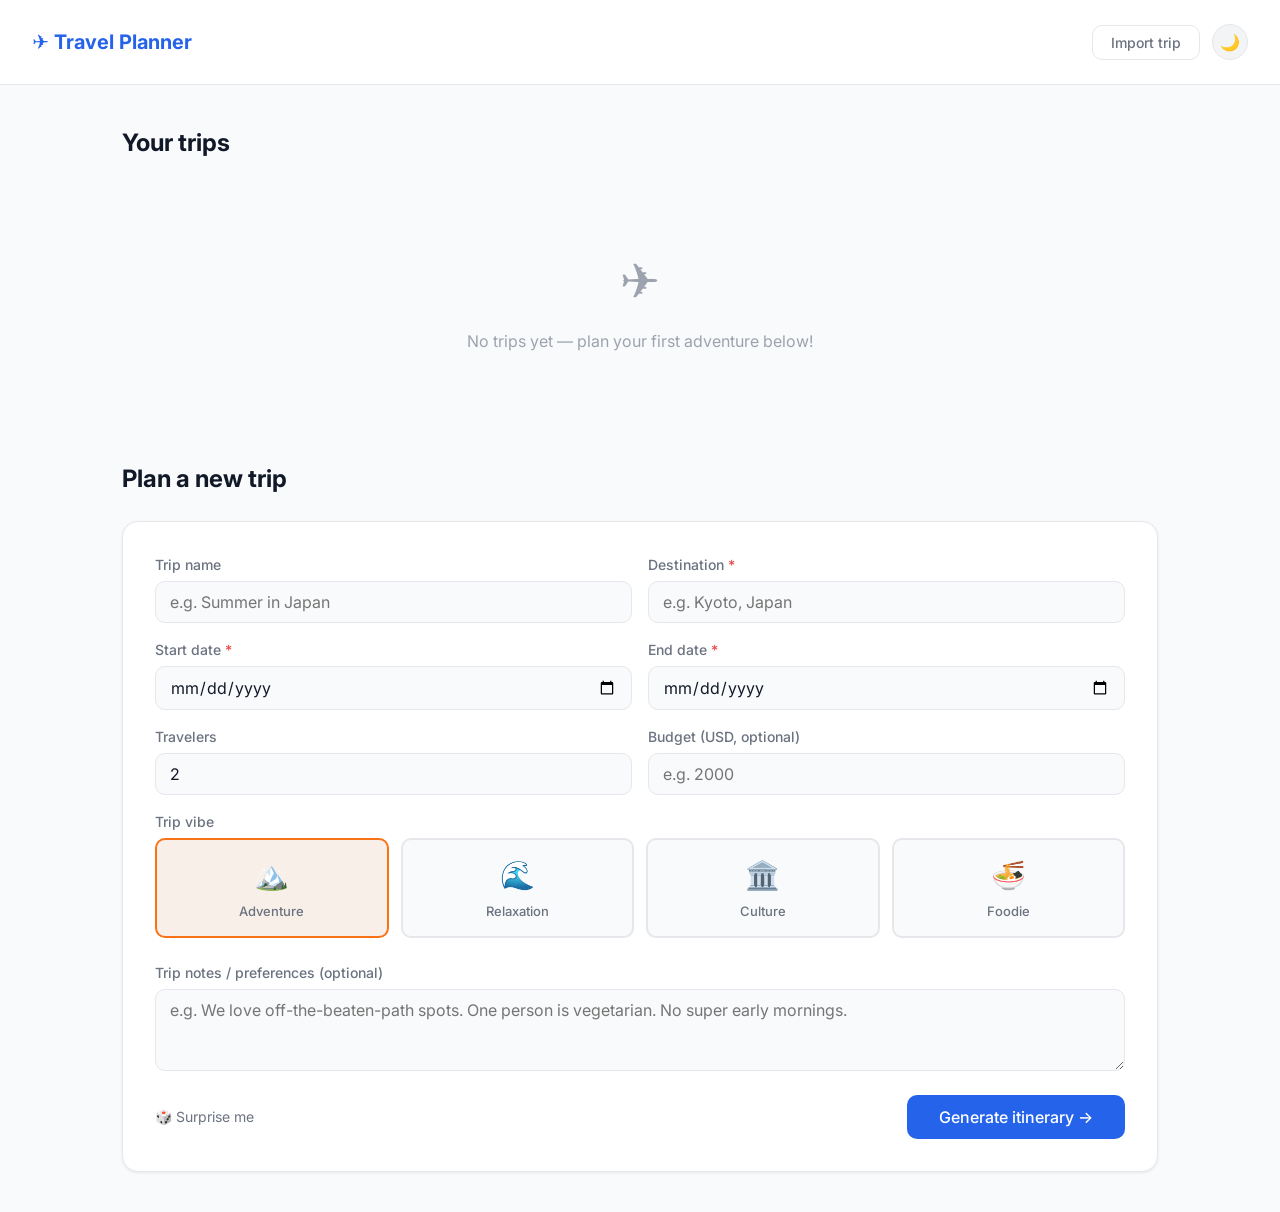
==== itinerary.html @ f25a7335 "Initial commit — Travel Itinerary App" ====
<!DOCTYPE html>
<html lang="en">
<head>
  <meta charset="UTF-8">
  <meta name="viewport" content="width=device-width, initial-scale=1.0">
  <title>Itinerary — Travel Planner</title>
  <!-- Replace with your Google Maps API key -->
  <meta name="google-maps-key" content="YOUR_GOOGLE_MAPS_API_KEY">
  <link rel="preconnect" href="https://fonts.googleapis.com">
  <link rel="stylesheet" href="https://fonts.googleapis.com/css2?family=Inter:wght@400;500;600;700&display=swap">
  <link rel="stylesheet" href="css/base.css">
  <link rel="stylesheet" href="css/itinerary.css">
  <link rel="stylesheet" href="css/print.css">
</head>
<body>

<!-- Print-only header (hidden on screen) -->
<div class="print-header"></div>

<div class="itinerary-page">

  <!-- ── Header ──────────────────────────────── -->
  <header class="itinerary-header">
    <a href="index.html" class="back-btn">← Trips</a>
    <h1 class="trip-title">Loading…</h1>
    <div class="trip-meta-pills"></div>
    <div class="header-actions">
      <span class="gen-status" style="font-size:.8rem;color:var(--text-muted)"></span>
      <select id="currency-select" class="btn btn-ghost" style="padding:6px 10px">
        <option value="USD">USD $</option>
        <option value="EUR">EUR €</option>
        <option value="GBP">GBP £</option>
        <option value="JPY">JPY ¥</option>
        <option value="AUD">AUD A$</option>
        <option value="CAD">CAD C$</option>
        <option value="CHF">CHF Fr</option>
        <option value="INR">INR ₹</option>
      </select>
      <button id="btn-regenerate" class="btn btn-ghost" title="Regenerate itinerary">↺ Regen</button>
      <button id="btn-share" class="btn btn-ghost" title="Share trip">🔗 Share</button>
      <button id="btn-export" class="btn btn-ghost" title="Export as JSON">⬇ Export</button>
      <button id="btn-print" class="btn btn-ghost" title="Print / Save as PDF">🖨 Print</button>
      <button id="theme-toggle" aria-label="Toggle dark mode">🌙</button>
    </div>
  </header>

  <!-- ── Main (map + day columns) ────────────── -->
  <main class="itinerary-main">
    <!-- Map -->
    <div id="map">
      <div class="map-placeholder">
        <span style="font-size:2rem">🗺️</span>
        <p>Map loading…</p>
      </div>
    </div>

    <!-- Day columns -->
    <div id="day-columns">
      <!-- Rendered by main.js -->
    </div>
  </main>

  <!-- ── Right sidebar: packing list ─────────── -->
  <aside id="packing-panel">
    <div class="panel-header">
      <h3>🎒 Packing List</h3>
      <button class="panel-toggle" id="packing-export-btn" title="Export packing list">⬇ PDF</button>
    </div>
    <div class="packing-categories">
      <div style="padding:24px;text-align:center;color:var(--text-muted);font-size:.875rem">
        Packing list generates after itinerary loads…
      </div>
    </div>
  </aside>

  <!-- ── Bottom: budget tracker ───────────────── -->
  <section id="budget-panel" class="collapsed">
    <div class="budget-header">
      <h3>💰 Budget</h3>
      <input type="number" id="trip-budget-input" placeholder="Set total budget ($)" min="0"
        style="padding:4px 8px;border:1px solid var(--border);border-radius:6px;background:var(--bg);color:var(--text-primary);width:180px;font-size:.8125rem">
      <div class="budget-total-display">$0 estimated</div>
      <span style="margin-left:auto;font-size:.75rem;color:var(--text-muted)">▲ click to expand</span>
    </div>
    <div class="budget-body">
      <div class="budget-chart-wrap">
        <canvas id="budget-chart" width="120" height="120"></canvas>
      </div>
      <div class="budget-breakdown">
        <!-- Rendered by budget.js -->
      </div>
    </div>
  </section>

</div>

<!-- ── API key modal ────────────────────────── -->
<div class="modal-overlay" id="api-key-modal" role="dialog" aria-modal="true" aria-labelledby="api-key-title">
  <div class="modal">
    <h2 id="api-key-title">Enter your Anthropic API key</h2>
    <p>Your key is stored only for this browser session and never sent anywhere except Anthropic's API.</p>
    <div class="form-group">
      <label for="api-key-input">API Key</label>
      <input type="password" id="api-key-input" placeholder="sk-ant-…" autocomplete="off">
    </div>
    <button class="btn btn-primary" id="api-key-confirm" style="width:100%">Continue</button>
  </div>
</div>

<!-- ── Share modal ──────────────────────────── -->
<div class="modal-overlay" id="share-modal" role="dialog" aria-modal="true">
  <div class="modal">
    <h2>Share this trip</h2>
    <p style="color:var(--text-secondary);font-size:.875rem;margin-bottom:16px">Anyone with this link can view your itinerary.</p>
    <div class="form-group">
      <label>Shareable link</label>
      <div style="display:flex;gap:8px">
        <input type="text" id="share-url-input" readonly style="flex:1">
        <button id="share-url-copy" class="btn btn-ghost">Copy</button>
      </div>
    </div>
    <div id="qr-container" style="margin:16px auto;width:fit-content"></div>
    <button id="share-modal-close" class="btn btn-ghost" style="width:100%;margin-top:8px">Close</button>
  </div>
</div>

<script type="module" src="js/main.js"></script>
</body>
</html>
---- css/base.css ----
*, *::before, *::after { box-sizing: border-box; margin: 0; padding: 0; }

:root {
  /* Vibe accent colors */
  --color-adventure: #f97316;
  --color-relaxation: #14b8a6;
  --color-culture: #a855f7;
  --color-foodie: #ef4444;

  /* Category colors */
  --color-food: #f59e0b;
  --color-culture-cat: #8b5cf6;
  --color-adventure-cat: #f97316;
  --color-leisure: #10b981;
  --color-transport: #6b7280;

  /* Neutral palette */
  --bg: #f9fafb;
  --bg-card: #ffffff;
  --bg-sidebar: #f3f4f6;
  --border: #e5e7eb;
  --text-primary: #111827;
  --text-secondary: #6b7280;
  --text-muted: #9ca3af;

  /* Accent */
  --accent: #2563eb;
  --accent-hover: #1d4ed8;

  /* Typography */
  --font: 'Inter', system-ui, -apple-system, sans-serif;
  --font-mono: 'JetBrains Mono', 'Fira Code', monospace;

  /* Spacing */
  --radius: 10px;
  --radius-lg: 16px;
  --shadow-sm: 0 1px 3px rgba(0,0,0,.08);
  --shadow-md: 0 4px 12px rgba(0,0,0,.1);
  --shadow-lg: 0 8px 24px rgba(0,0,0,.12);

  /* Active vibe (set dynamically by JS) */
  --vibe-color: var(--accent);
}

[data-theme="dark"] {
  --bg: #0f172a;
  --bg-card: #1e293b;
  --bg-sidebar: #1e293b;
  --border: #334155;
  --text-primary: #f1f5f9;
  --text-secondary: #94a3b8;
  --text-muted: #64748b;
  --accent: #3b82f6;
  --accent-hover: #60a5fa;
}

html { font-size: 16px; }

body {
  font-family: var(--font);
  background: var(--bg);
  color: var(--text-primary);
  line-height: 1.5;
  min-height: 100vh;
  transition: background 0.2s, color 0.2s;
}

a { color: inherit; text-decoration: none; }

button {
  cursor: pointer;
  font-family: inherit;
  border: none;
  background: none;
}

input, select, textarea {
  font-family: inherit;
  font-size: 1rem;
}

/* Utility classes */
.sr-only {
  position: absolute; width: 1px; height: 1px;
  padding: 0; margin: -1px; overflow: hidden;
  clip: rect(0,0,0,0); white-space: nowrap; border: 0;
}

.btn {
  display: inline-flex;
  align-items: center;
  gap: 6px;
  padding: 8px 18px;
  border-radius: var(--radius);
  font-size: 0.875rem;
  font-weight: 500;
  transition: background 0.15s, opacity 0.15s;
}

.btn-primary {
  background: var(--accent);
  color: #fff;
}
.btn-primary:hover { background: var(--accent-hover); }

.btn-ghost {
  background: transparent;
  color: var(--text-secondary);
  border: 1px solid var(--border);
}
.btn-ghost:hover { background: var(--bg-sidebar); }

/* Modal overlay */
.modal-overlay {
  position: fixed; inset: 0;
  background: rgba(0,0,0,0.5);
  display: flex; align-items: center; justify-content: center;
  z-index: 1000;
  opacity: 0; pointer-events: none;
  transition: opacity 0.2s;
}
.modal-overlay.open { opacity: 1; pointer-events: all; }

.modal {
  background: var(--bg-card);
  border-radius: var(--radius-lg);
  padding: 32px;
  width: min(480px, 90vw);
  box-shadow: var(--shadow-lg);
  transform: translateY(12px);
  transition: transform 0.2s;
}
.modal-overlay.open .modal { transform: translateY(0); }

/* API key modal */
#api-key-modal .modal h2 { margin-bottom: 8px; }
#api-key-modal .modal p { color: var(--text-secondary); font-size: 0.875rem; margin-bottom: 20px; }

.form-group { display: flex; flex-direction: column; gap: 6px; margin-bottom: 16px; }
.form-group label { font-size: 0.875rem; font-weight: 500; color: var(--text-secondary); }
.form-group input,
.form-group select,
.form-group textarea {
  padding: 10px 14px;
  border: 1px solid var(--border);
  border-radius: var(--radius);
  background: var(--bg);
  color: var(--text-primary);
  outline: none;
  transition: border-color 0.15s;
}
.form-group input:focus,
.form-group select:focus,
.form-group textarea:focus { border-color: var(--accent); }

/* Dark mode toggle */
#theme-toggle {
  width: 36px; height: 36px;
  border-radius: 50%;
  display: flex; align-items: center; justify-content: center;
  background: var(--bg-sidebar);
  border: 1px solid var(--border);
  font-size: 1rem;
  transition: background 0.15s;
}
#theme-toggle:hover { background: var(--border); }

/* Skeleton loader animation */
@keyframes shimmer {
  0% { background-position: -400px 0; }
  100% { background-position: 400px 0; }
}
.skeleton {
  background: linear-gradient(90deg, var(--border) 25%, var(--bg-sidebar) 50%, var(--border) 75%);
  background-size: 400px 100%;
  animation: shimmer 1.4s infinite;
  border-radius: 6px;
}
---- css/itinerary.css ----
/* ── Itinerary page layout ────────────────────────────── */

.itinerary-page {
  display: grid;
  grid-template-rows: auto 1fr auto;
  grid-template-columns: 1fr 320px;
  grid-template-areas:
    "header  header"
    "main    sidebar"
    "budget  budget";
  height: 100vh;
  overflow: hidden;
}

/* ── Header ───────────────────────────────────────────── */

.itinerary-header {
  grid-area: header;
  display: flex;
  align-items: center;
  gap: 16px;
  padding: 14px 24px;
  border-bottom: 1px solid var(--border);
  background: var(--bg-card);
  z-index: 10;
}

.itinerary-header .back-btn {
  color: var(--text-secondary);
  font-size: 0.875rem;
  display: flex; align-items: center; gap: 4px;
}
.itinerary-header .back-btn:hover { color: var(--text-primary); }

.trip-title {
  font-size: 1rem;
  font-weight: 600;
  flex: 1;
}

.trip-meta-pills {
  display: flex;
  gap: 8px;
  flex-wrap: wrap;
}

.pill {
  display: inline-flex;
  align-items: center;
  gap: 4px;
  padding: 3px 10px;
  border-radius: 999px;
  font-size: 0.75rem;
  background: var(--bg-sidebar);
  border: 1px solid var(--border);
  color: var(--text-secondary);
}

.header-actions { display: flex; gap: 8px; }

/* ── Main content (day columns + map) ────────────────── */

.itinerary-main {
  grid-area: main;
  display: flex;
  flex-direction: column;
  overflow: hidden;
}

/* Map */
#map {
  height: 220px;
  flex-shrink: 0;
  background: var(--bg-sidebar);
  border-bottom: 1px solid var(--border);
  position: relative;
}

#map .map-placeholder {
  position: absolute; inset: 0;
  display: flex; flex-direction: column;
  align-items: center; justify-content: center;
  gap: 8px;
  color: var(--text-muted);
  font-size: 0.875rem;
}

/* Day columns scroll container */
#day-columns {
  display: flex;
  gap: 0;
  overflow-x: auto;
  flex: 1;
  scroll-snap-type: x mandatory;
  -webkit-overflow-scrolling: touch;
}

#day-columns::-webkit-scrollbar { height: 6px; }
#day-columns::-webkit-scrollbar-track { background: var(--bg); }
#day-columns::-webkit-scrollbar-thumb { background: var(--border); border-radius: 3px; }

/* ── Day column ───────────────────────────────────────── */

.day-column {
  min-width: 300px;
  max-width: 340px;
  flex-shrink: 0;
  display: flex;
  flex-direction: column;
  border-right: 1px solid var(--border);
  scroll-snap-align: start;
  overflow: hidden;
}

.day-column-header {
  padding: 14px 16px 10px;
  background: var(--bg-card);
  border-bottom: 1px solid var(--border);
  position: sticky;
  top: 0;
  z-index: 2;
}

.day-column-header .day-label {
  font-size: 0.75rem;
  font-weight: 600;
  text-transform: uppercase;
  letter-spacing: 0.06em;
  color: var(--text-secondary);
}

.day-column-header .day-theme {
  font-size: 0.9375rem;
  font-weight: 600;
  margin-top: 2px;
}

.day-column-header .day-total {
  font-size: 0.75rem;
  color: var(--text-muted);
  margin-top: 2px;
}

.activity-list {
  flex: 1;
  overflow-y: auto;
  padding: 12px 10px;
  display: flex;
  flex-direction: column;
  gap: 8px;
}

.activity-list::-webkit-scrollbar { width: 4px; }
.activity-list::-webkit-scrollbar-thumb { background: var(--border); border-radius: 2px; }

/* Drop zone indicator */
.day-column.drag-over .activity-list {
  background: color-mix(in srgb, var(--accent) 5%, var(--bg));
  border: 2px dashed var(--accent);
  border-radius: var(--radius);
}

.drop-indicator {
  height: 3px;
  background: var(--accent);
  border-radius: 2px;
  margin: 2px 0;
  display: none;
}
.drop-indicator.visible { display: block; }

/* ── Activity card ────────────────────────────────────── */

.activity-card {
  background: var(--bg-card);
  border: 1px solid var(--border);
  border-radius: var(--radius);
  padding: 12px 14px;
  cursor: grab;
  transition: box-shadow 0.15s, opacity 0.15s, border-color 0.15s;
  position: relative;
  user-select: none;
}
.activity-card:hover { box-shadow: var(--shadow-sm); }
.activity-card.dragging { opacity: 0.4; cursor: grabbing; }
.activity-card.highlighted { border-color: var(--vibe-color); box-shadow: 0 0 0 3px color-mix(in srgb, var(--vibe-color) 20%, transparent); }

.activity-card-top {
  display: flex;
  align-items: flex-start;
  gap: 10px;
}

.activity-time {
  font-size: 0.75rem;
  font-weight: 600;
  color: var(--text-muted);
  white-space: nowrap;
  min-width: 40px;
  padding-top: 2px;
}

.activity-content { flex: 1; min-width: 0; }

.activity-category-dot {
  width: 8px; height: 8px;
  border-radius: 50%;
  flex-shrink: 0;
  margin-top: 6px;
}

.activity-title {
  font-size: 0.9rem;
  font-weight: 600;
  line-height: 1.3;
  margin-bottom: 3px;
}

.activity-desc {
  font-size: 0.8125rem;
  color: var(--text-secondary);
  line-height: 1.4;
  display: -webkit-box;
  -webkit-line-clamp: 2;
  -webkit-box-orient: vertical;
  overflow: hidden;
}

.activity-card-footer {
  display: flex;
  align-items: center;
  gap: 8px;
  margin-top: 8px;
  font-size: 0.75rem;
  color: var(--text-muted);
}

.activity-duration::before { content: "⏱ "; }
.activity-cost { margin-left: auto; }
.activity-cost::before { content: "~$"; }

.activity-tip {
  margin-top: 8px;
  padding: 6px 10px;
  background: color-mix(in srgb, var(--color-foodie) 8%, var(--bg-sidebar));
  border-left: 3px solid var(--color-foodie);
  border-radius: 0 6px 6px 0;
  font-size: 0.75rem;
  color: var(--text-secondary);
  display: none;
}
.activity-card:hover .activity-tip { display: block; }

/* Stars rating */
.activity-stars {
  display: flex;
  gap: 2px;
  margin-top: 6px;
}
.activity-stars button {
  font-size: 0.875rem;
  color: var(--border);
  transition: color 0.1s;
}
.activity-stars button.filled { color: #f59e0b; }

/* ── Skeleton loading cards ───────────────────────────── */

.skeleton-card {
  background: var(--bg-card);
  border: 1px solid var(--border);
  border-radius: var(--radius);
  padding: 12px 14px;
}

.skeleton-line {
  height: 12px;
  margin-bottom: 8px;
  border-radius: 4px;
}
.skeleton-line:last-child { margin-bottom: 0; }

/* ── Right sidebar (packing list) ─────────────────────── */

#packing-panel {
  grid-area: sidebar;
  border-left: 1px solid var(--border);
  background: var(--bg-card);
  display: flex;
  flex-direction: column;
  overflow: hidden;
}

.panel-header {
  display: flex;
  align-items: center;
  justify-content: space-between;
  padding: 14px 16px;
  border-bottom: 1px solid var(--border);
}

.panel-header h3 { font-size: 0.9375rem; font-weight: 600; }

.panel-toggle {
  font-size: 0.75rem;
  color: var(--text-secondary);
  cursor: pointer;
}

.packing-categories {
  flex: 1;
  overflow-y: auto;
  padding: 12px;
}

.packing-category { margin-bottom: 16px; }

.packing-category-title {
  font-size: 0.75rem;
  font-weight: 700;
  text-transform: uppercase;
  letter-spacing: 0.06em;
  color: var(--text-secondary);
  margin-bottom: 8px;
}

.packing-item {
  display: flex;
  align-items: center;
  gap: 8px;
  padding: 5px 0;
  font-size: 0.875rem;
}

.packing-item input[type="checkbox"] {
  accent-color: var(--accent);
  width: 15px; height: 15px;
  flex-shrink: 0;
}

.packing-item label { flex: 1; cursor: pointer; }
.packing-item.checked label { text-decoration: line-through; color: var(--text-muted); }

.packing-add-input {
  display: flex;
  gap: 6px;
  padding: 4px 0 0;
}
.packing-add-input input {
  flex: 1;
  padding: 5px 8px;
  border: 1px solid var(--border);
  border-radius: 6px;
  background: var(--bg);
  color: var(--text-primary);
  font-size: 0.8125rem;
}
.packing-add-input button {
  padding: 5px 10px;
  background: var(--accent);
  color: #fff;
  border-radius: 6px;
  font-size: 0.8125rem;
  font-weight: 500;
}

/* ── Bottom budget panel ──────────────────────────────── */

#budget-panel {
  grid-area: budget;
  border-top: 1px solid var(--border);
  background: var(--bg-card);
  max-height: 220px;
  overflow: hidden;
  transition: max-height 0.25s;
}

#budget-panel.collapsed { max-height: 48px; }

.budget-header {
  display: flex;
  align-items: center;
  gap: 16px;
  padding: 10px 20px;
  border-bottom: 1px solid var(--border);
  cursor: pointer;
}

.budget-header h3 { font-size: 0.9375rem; font-weight: 600; }

.budget-total-display {
  font-size: 0.875rem;
  font-weight: 600;
}
.budget-total-display.over { color: #ef4444; }
.budget-total-display.under { color: #10b981; }

.budget-body {
  display: flex;
  gap: 0;
  height: calc(220px - 48px);
}

.budget-chart-wrap {
  padding: 12px 20px;
  flex-shrink: 0;
  display: flex;
  align-items: center;
}

#budget-chart { display: block; }

.budget-breakdown {
  flex: 1;
  overflow-y: auto;
  padding: 12px 20px;
  font-size: 0.8125rem;
}

.budget-row {
  display: flex;
  align-items: center;
  gap: 8px;
  padding: 4px 0;
  border-bottom: 1px solid var(--border);
}

.budget-row:last-child { border-bottom: none; }

.budget-row-dot { width: 8px; height: 8px; border-radius: 50%; flex-shrink: 0; }
.budget-row-label { flex: 1; color: var(--text-secondary); }
.budget-row-cost {
  font-weight: 500;
  min-width: 48px;
  text-align: right;
  cursor: pointer;
}
.budget-row-cost:focus { outline: 1px solid var(--accent); border-radius: 4px; }

/* ── Mobile responsive ────────────────────────────────── */

@media (max-width: 768px) {
  .itinerary-page {
    grid-template-columns: 1fr;
    grid-template-areas:
      "header"
      "main"
      "sidebar"
      "budget";
  }

  #packing-panel { max-height: 300px; border-left: none; border-top: 1px solid var(--border); }

  .day-column { min-width: 280px; }

  /* Tab view for day columns on mobile */
  .day-tabs {
    display: flex;
    overflow-x: auto;
    gap: 0;
    background: var(--bg-card);
    border-bottom: 1px solid var(--border);
  }

  .day-tab {
    padding: 10px 16px;
    font-size: 0.8125rem;
    font-weight: 500;
    white-space: nowrap;
    border-bottom: 2px solid transparent;
    color: var(--text-secondary);
    cursor: pointer;
  }
  .day-tab.active {
    border-bottom-color: var(--vibe-color);
    color: var(--text-primary);
  }
}
---- css/print.css ----
/* Print / PDF export styles — included on itinerary.html */

@media print {
  /* Hide all UI chrome */
  .itinerary-header,
  #map,
  #packing-panel,
  #budget-panel,
  .header-actions,
  .activity-stars,
  .activity-card-footer .activity-cost,
  .day-tab,
  #theme-toggle,
  .btn-ghost {
    display: none !important;
  }

  /* Reset layout to single column */
  .itinerary-page {
    display: block !important;
    height: auto !important;
  }

  .itinerary-main {
    overflow: visible !important;
    display: block !important;
  }

  #day-columns {
    display: block !important;
    overflow: visible !important;
  }

  .day-column {
    min-width: unset !important;
    max-width: unset !important;
    width: 100% !important;
    border: none !important;
    page-break-inside: avoid;
    break-inside: avoid;
    margin-bottom: 24pt;
    overflow: visible !important;
  }

  .day-column-header {
    background: transparent !important;
    border-bottom: 2px solid #000 !important;
    padding: 8pt 0 !important;
  }

  .day-column-header .day-label {
    font-size: 8pt;
    color: #555 !important;
  }

  .day-column-header .day-theme {
    font-size: 13pt;
    color: #000 !important;
  }

  .activity-list {
    overflow: visible !important;
    padding: 0 !important;
  }

  .activity-card {
    border: 1px solid #ccc !important;
    box-shadow: none !important;
    page-break-inside: avoid;
    break-inside: avoid;
    margin-bottom: 6pt;
  }

  .activity-desc { -webkit-line-clamp: unset !important; }
  .activity-tip { display: block !important; }

  /* Print header */
  .print-header {
    display: block !important;
    padding: 0 0 16pt;
    border-bottom: 2px solid #000;
    margin-bottom: 16pt;
  }

  .print-header h1 { font-size: 20pt; margin-bottom: 4pt; }
  .print-header p { font-size: 9pt; color: #555; }

  body { font-size: 10pt; color: #000; background: #fff; }
  a { color: #000; }

  @page { margin: 1.5cm; }
}

/* Print header element (hidden on screen) */
.print-header { display: none; }
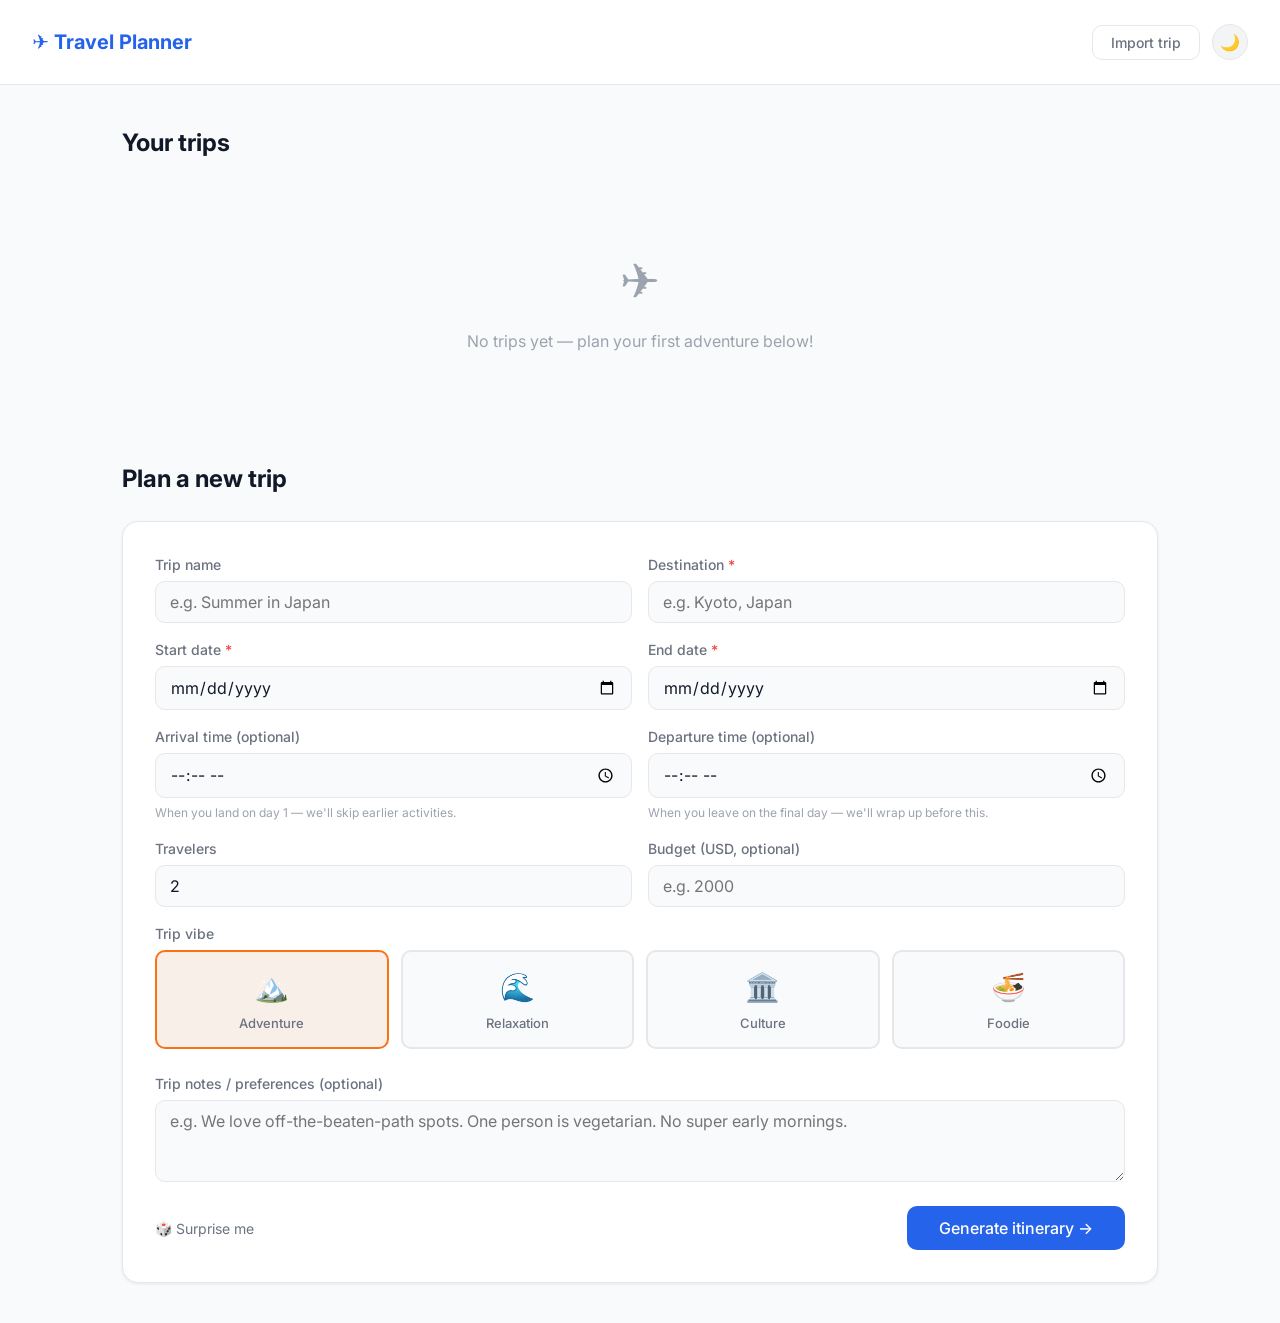
==== commit 3b458753: "Add arrival/departure times, tips section, collapsible panels, numbered pins - New arrival/departure" ====
--- a/itinerary.html
+++ b/itinerary.html
@@ -5,7 +5,7 @@
   <meta name="viewport" content="width=device-width, initial-scale=1.0">
   <title>Itinerary — Travel Planner</title>
   <!-- Replace with your Google Maps API key -->
-  <meta name="google-maps-key" content="YOUR_GOOGLE_MAPS_API_KEY">
+  <meta name="google-maps-key" content="AIzaSyDC4ADeX7f7jJ8kwkVlQ0bsyKTaebHtf_c">
   <link rel="preconnect" href="https://fonts.googleapis.com">
   <link rel="stylesheet" href="https://fonts.googleapis.com/css2?family=Inter:wght@400;500;600;700&display=swap">
   <link rel="stylesheet" href="css/base.css">
@@ -36,6 +36,8 @@
         <option value="CHF">CHF Fr</option>
         <option value="INR">INR ₹</option>
       </select>
+      <button id="btn-toggle-map" class="btn btn-ghost" title="Hide map">🗺️ Map</button>
+      <button id="btn-toggle-sidebar" class="btn btn-ghost" title="Hide packing & tips">📋 Panel</button>
       <button id="btn-regenerate" class="btn btn-ghost" title="Regenerate itinerary">↺ Regen</button>
       <button id="btn-share" class="btn btn-ghost" title="Share trip">🔗 Share</button>
       <button id="btn-export" class="btn btn-ghost" title="Export as JSON">⬇ Export</button>
@@ -60,15 +62,27 @@
     </div>
   </main>
 
-  <!-- ── Right sidebar: packing list ─────────── -->
+  <!-- ── Right sidebar: packing list + tips ───── -->
   <aside id="packing-panel">
-    <div class="panel-header">
-      <h3>🎒 Packing List</h3>
-      <button class="panel-toggle" id="packing-export-btn" title="Export packing list">⬇ PDF</button>
+    <div class="sidebar-section" id="sidebar-packing">
+      <div class="panel-header">
+        <h3>🎒 Packing List</h3>
+        <button class="panel-toggle" id="packing-export-btn" title="Export packing list">⬇ PDF</button>
+      </div>
+      <div class="packing-categories">
+        <div style="padding:24px;text-align:center;color:var(--text-muted);font-size:.875rem">
+          Packing list generates after itinerary loads…
+        </div>
+      </div>
     </div>
-    <div class="packing-categories">
-      <div style="padding:24px;text-align:center;color:var(--text-muted);font-size:.875rem">
-        Packing list generates after itinerary loads…
+    <div class="sidebar-section" id="sidebar-tips">
+      <div class="panel-header">
+        <h3>💡 Tips for visiting</h3>
+      </div>
+      <div class="tips-list">
+        <div style="padding:18px;text-align:center;color:var(--text-muted);font-size:.875rem">
+          Tips appear after itinerary loads…
+        </div>
       </div>
     </div>
   </aside>
@@ -94,19 +108,6 @@
 
 </div>
 
-<!-- ── API key modal ────────────────────────── -->
-<div class="modal-overlay" id="api-key-modal" role="dialog" aria-modal="true" aria-labelledby="api-key-title">
-  <div class="modal">
-    <h2 id="api-key-title">Enter your Anthropic API key</h2>
-    <p>Your key is stored only for this browser session and never sent anywhere except Anthropic's API.</p>
-    <div class="form-group">
-      <label for="api-key-input">API Key</label>
-      <input type="password" id="api-key-input" placeholder="sk-ant-…" autocomplete="off">
-    </div>
-    <button class="btn btn-primary" id="api-key-confirm" style="width:100%">Continue</button>
-  </div>
-</div>
-
 <!-- ── Share modal ──────────────────────────── -->
 <div class="modal-overlay" id="share-modal" role="dialog" aria-modal="true">
   <div class="modal">
--- a/css/itinerary.css
+++ b/css/itinerary.css
@@ -10,6 +10,17 @@
     "budget  budget";
   height: 100vh;
   overflow: hidden;
+  transition: grid-template-columns 0.25s;
+}
+
+.itinerary-page.sidebar-hidden {
+  grid-template-columns: 1fr 0;
+}
+.itinerary-page.sidebar-hidden #packing-panel {
+  display: none;
+}
+.itinerary-page.map-hidden #map {
+  display: none;
 }
 
 /* ── Header ───────────────────────────────────────────── */
@@ -200,6 +211,25 @@
   padding-top: 2px;
 }
 
+.activity-number {
+  position: absolute;
+  top: -8px;
+  left: -8px;
+  width: 22px;
+  height: 22px;
+  border-radius: 50%;
+  background: var(--vibe-color);
+  color: #fff;
+  font-size: 0.7rem;
+  font-weight: 700;
+  display: flex;
+  align-items: center;
+  justify-content: center;
+  border: 2px solid var(--bg-card);
+  box-shadow: 0 1px 3px rgba(0,0,0,.15);
+  z-index: 1;
+}
+
 .activity-content { flex: 1; min-width: 0; }
 
 .activity-category-dot {
@@ -224,6 +254,20 @@
   -webkit-line-clamp: 2;
   -webkit-box-orient: vertical;
   overflow: hidden;
+  cursor: pointer;
+  position: relative;
+}
+.activity-desc.expanded {
+  -webkit-line-clamp: unset;
+}
+.activity-desc::after {
+  content: '';
+}
+.activity-desc:not(.expanded).clamped::after {
+  content: ' more';
+  color: var(--vibe-color);
+  font-weight: 500;
+  font-size: 0.75rem;
 }
 
 .activity-card-footer {
@@ -288,7 +332,48 @@
   background: var(--bg-card);
   display: flex;
   flex-direction: column;
-  overflow: hidden;
+  overflow-y: auto;
+  overflow-x: hidden;
+}
+
+.sidebar-section {
+  display: flex;
+  flex-direction: column;
+  border-bottom: 1px solid var(--border);
+}
+.sidebar-section:last-child { border-bottom: none; }
+
+#sidebar-packing { flex-shrink: 0; }
+
+.tips-list {
+  padding: 12px 16px 16px;
+  display: flex;
+  flex-direction: column;
+  gap: 10px;
+}
+
+.tip-item {
+  display: flex;
+  align-items: flex-start;
+  gap: 8px;
+  font-size: 0.8125rem;
+  line-height: 1.45;
+  color: var(--text-secondary);
+}
+
+.tip-item .tip-num {
+  flex-shrink: 0;
+  width: 20px;
+  height: 20px;
+  border-radius: 50%;
+  background: color-mix(in srgb, var(--vibe-color) 18%, var(--bg-sidebar));
+  color: var(--vibe-color);
+  font-size: 0.7rem;
+  font-weight: 700;
+  display: flex;
+  align-items: center;
+  justify-content: center;
+  margin-top: 1px;
 }
 
 .panel-header {
